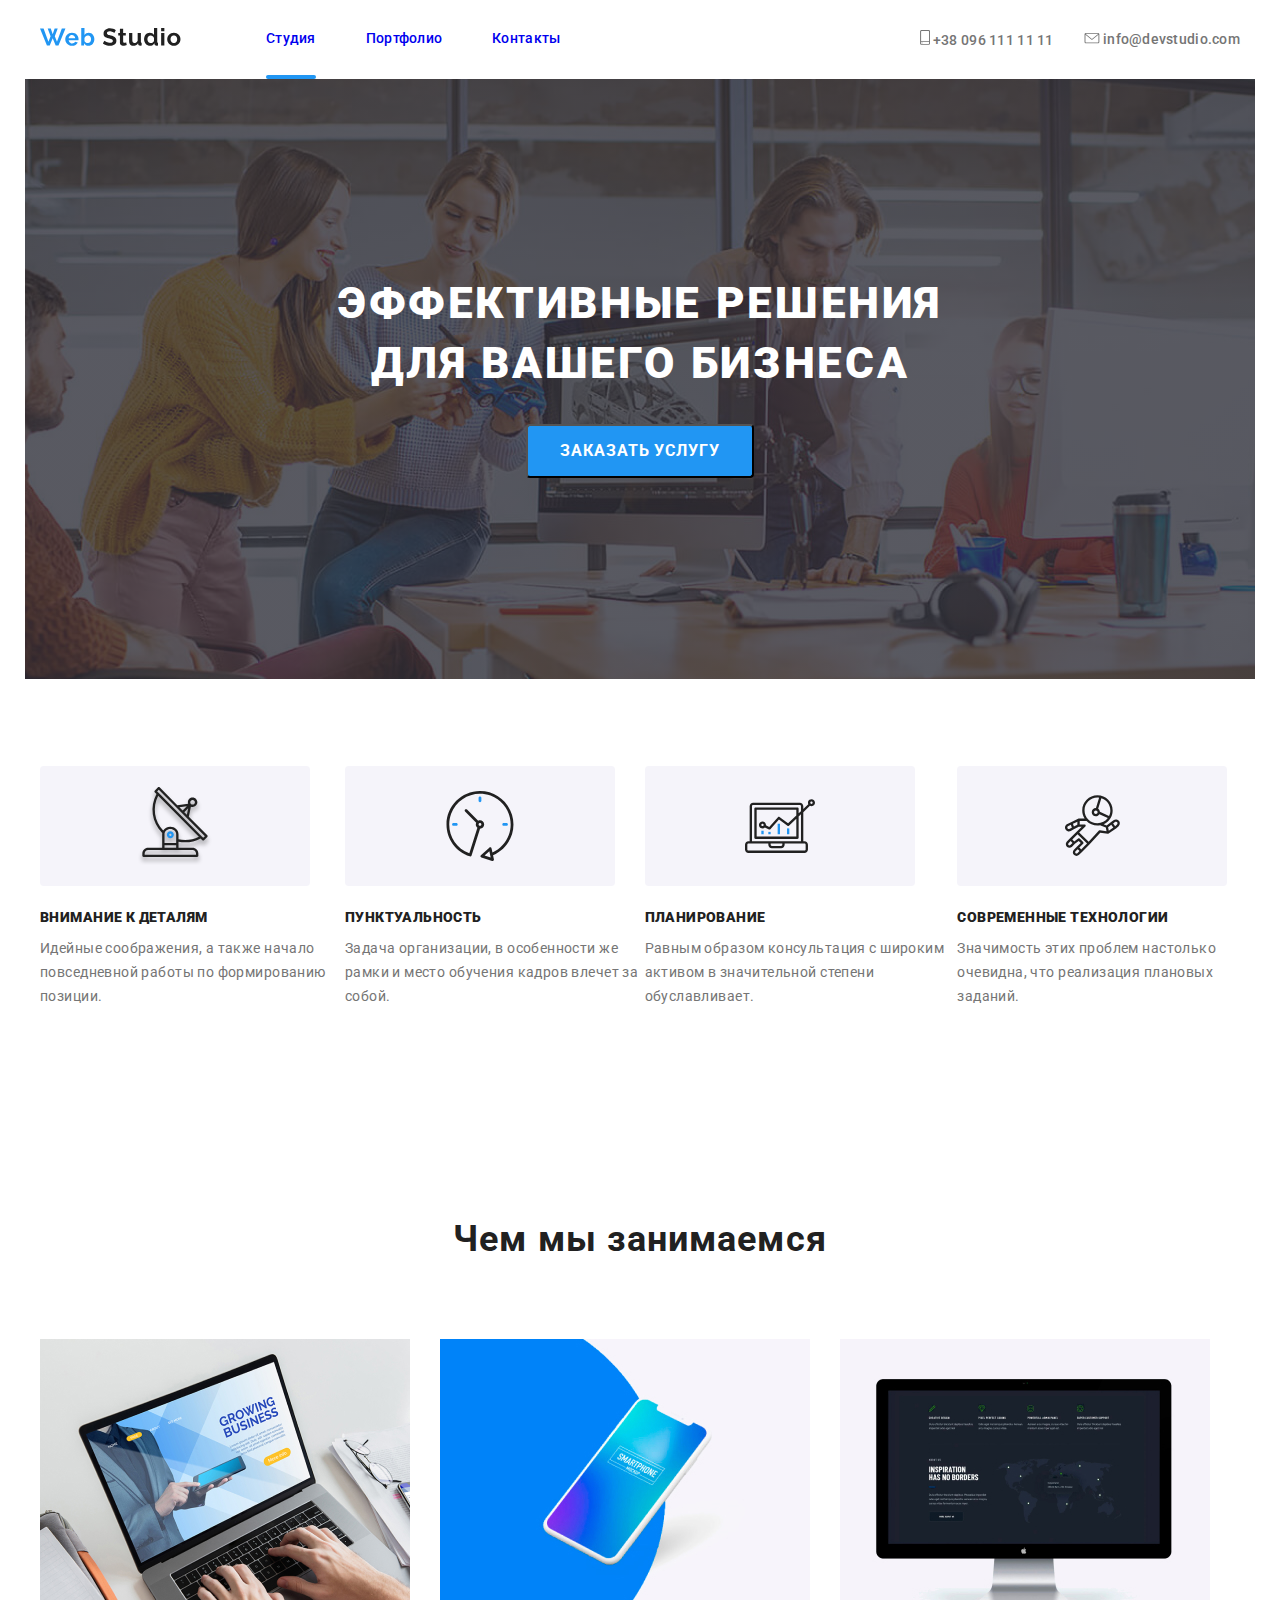
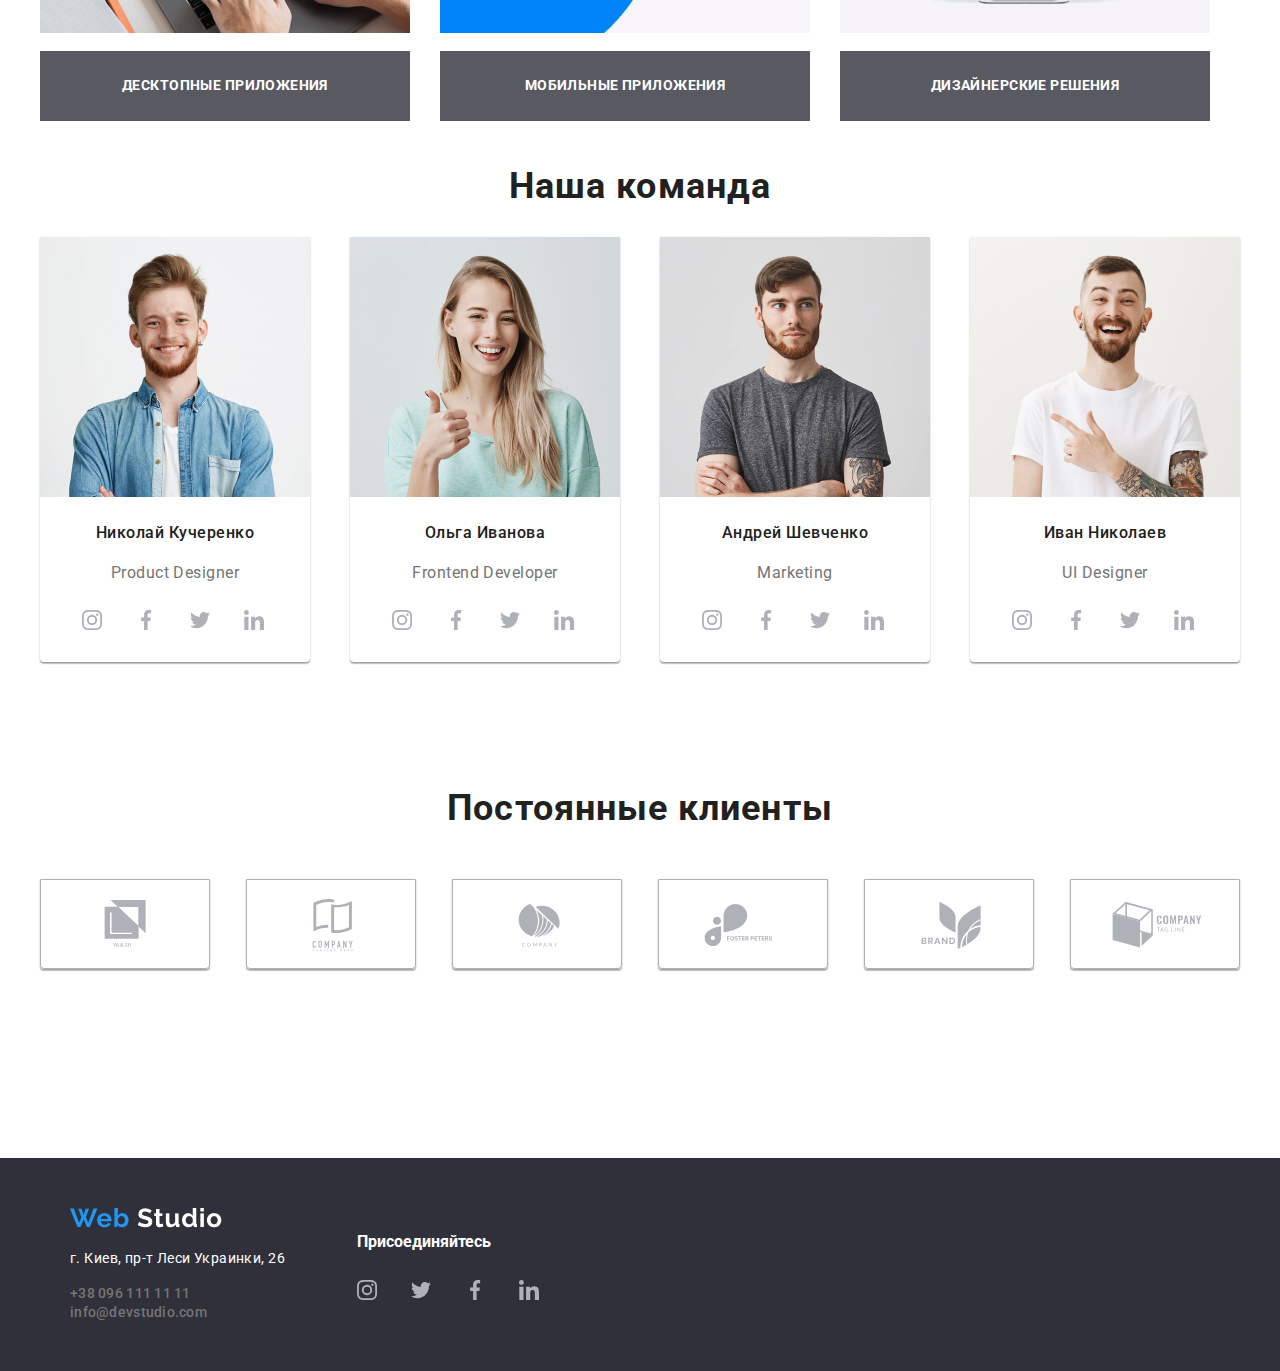
==== index.html @ 84e969b4 "Copy" ====
<!DOCTYPE html>
<html lang="ru">
  <head>
    <meta charset="UTF-8" />
    <meta name="viewport" content="width=device-width, initial-scale=1.0" />
    <title>Web Studio</title>
    <link
      href="https://fonts.googleapis.com/css2?family=Roboto:ital,wght@0,100;0,300;0,400;0,500;0,700;0,900;1,100;1,300;1,400;1,500;1,700;1,900&display=swap"
      rel="stylesheet"
    />
    <link rel="stylesheet" href="./CSS/normalize.css" />
    <link rel="stylesheet" href="./CSS/styles.css" />
  </head>

  <body>
    <!--Шапка сайта-->
    <header class="page-header">
      <div class="container">
        <nav class="nav-container">
          <a href="index.html" aria-label="лого" class="logo-link">
            <svg width="141" height="28">
              <use href="./images/sprite.svg#icon-logo"></use>
            </svg>
          </a>
          <ul class="site-nav list">
            <li class="nav-link-item list">
              <a class="nav-link link current" href="index.html">
                Студия
              </a>
            </li>
            <li class="nav-link-item list">
              <a class="nav-link" href="portfolio.html">
                Портфолио
              </a>
            </li>
            <li class="nav-link-item list">
              <a class="nav-link" href=" ">
                Контакты
              </a>
            </li>
          </ul>
          <div class="site-nav-div">
            <ul class="site-nav">
              <li class="contact-list-item list">
                <a class="contact-data" href="tel: ">
                  <svg width="10" height="14.94" class="contact-data-icon">
                    <use href="./images/sprite.svg#icon-smartphone"></use>
                  </svg>
                  +38 096 111 11 11</a
                >
              </li>
              <li class="contact-list-item list">
                <a class="contact-data" href="mailto:info@devstudio.com">
                  <svg width="16" height="11.12" class="contact-data-icon">
                    <use href="./images/sprite.svg#icon-envelope"></use>
                  </svg>
                  info@devstudio.com</a
                >
              </li>
            </ul>
          </div>
        </nav>
      </div>
    </header>
    <!--Герой-->
    <section class="hero-section">
      <div class="container hero-container">
        <h1 class="hero-heading">
          ЭФФЕКТИВНЫЕ РЕШЕНИЯ <br />
          ДЛЯ ВАШЕГО БИЗНЕСА
        </h1>
        <button type="button" class="button">
          <span class="hero-button-text">Заказать услугу</span>
        </button>
      </div>
    </section>
    <!--Почему мы-->
    <section class="about-us-sect">
      <div class="container">
        <h2 hidden>Почему мы</h2>
        <ul class="about-img list">
          <li class="about-image-icon antenna">
            <h3 class="sub-heading"><b>ВНИМАНИЕ К ДЕТАЛЯМ</b></h3>
            <p class="abt-text">
              Идейные соображения, а также начало повседневной работы по
              формированию позиции.
            </p>
          </li>
          <li class="about-image-icon clock">
            <h3 class="sub-heading"><b>ПУНКТУАЛЬНОСТЬ</b></h3>
            <p class="abt-text">
              Задача организации, в особенности же рамки и место обучения кадров
              влечет за собой.
            </p>
          </li>

          <li class="about-image-icon diagram">
            <h3 class="sub-heading"><b>ПЛАНИРОВАНИЕ</b></h3>
            <p class="abt-text">
              Равным образом консультация с широким активом в значительной
              степени обуславливает.
            </p>
          </li>

          <li class="about-image-icon tech">
            <h3 class="sub-heading"><b>СОВРЕМЕННЫЕ ТЕХНОЛОГИИ</b></h3>
            <p class="abt-text">
              Значимость этих проблем настолько очевидна, что реализация
              плановых заданий.
            </p>
          </li>
        </ul>
      </div>
    </section>
    <!--Чем мы занимаемся-->
    <section class="activity-sec no.padding">
      <div class="container">
        <h2 class="activity-header">Чем мы занимаемся</h2>
        <ul class="activity-list list">
          <li class="activity-list-item">
            <img
              src="images/ourbusiness/desktop.jpg"
              alt="ноутбук"
              width="370"
              height="294"
            />
            <h3 class="activity-subh-r">Десктопные приложения</h3>
          </li>

          <li class="activity-list-item">
            <img
              src="images/ourbusiness/mobile.jpg"
              alt="Телефон"
              width="370"
              height="294"
            />
            <h3 class="activity-subh-r">Мобильные приложения</h3>
          </li>
          <li class="activity-list-item">
            <img
              src="images/ourbusiness/design.jpg"
              alt="компьютер"
              width="370"
              height="294"
            />
            <h3 class="activity-subh-r">Дизайнерские решения</h3>
          </li>
        </ul>
      </div>
    </section>
    <!--Наша команда-->
    <section class="team-section">
      <div class="container">
        <h2 class="team-section-name">Наша команда</h2>
        <ul class="team-list list">
          <li class="team-list-item first-empl">
            <img
              src="./images/team/Николай.jpg"
              alt="Николай"
              width="270"
              height="260"
            />
            <h4 class="team-subheader">Николай Кучеренко</h4>
            <p class="profession" lang="en">Product Designer</p>
            <ul class="social-link-list list">
              <li class="social-link">
                <a
                  href=" "
                  aria-label="Instagram"
                  class="social-list_link-item"
                >
                  <svg width="20" height="20">
                    <use href="./images/sprite.svg#icon-instagram"></use>
                  </svg>
                </a>
              </li>
              <li class="social-link">
                <a href=" " aria-label="Facebook" class="social-list_link-item">
                  <svg width="20" height="20">
                    <use href="./images/sprite.svg#icon-facebook"></use>
                  </svg>
                </a>
              </li>
              <li class="social-link">
                <a href=" " aria-label="Twitter" class="social-list_link-item">
                  <svg width="20" height="20">
                    <use href="./images/sprite.svg#icon-twitter"></use>
                  </svg>
                </a>
              </li>
              <li class="social-link">
                <a href=" " aria-label="Linkedin" class="social-list_link-item"
                  ><svg width="20" height="20">
                    <use href="./images/sprite.svg#icon-linkedin"></use>
                  </svg>
                </a>
              </li>
            </ul>
          </li>

          <li class="team-list-item">
            <img
              src="./images/team/Ольга.jpg"
              alt="Ольга"
              width="270"
              height="260"
            />
            <h4 class="team-subheader">Ольга Иванова</h4>
            <p class="profession" lang="en">Frontend Developer</p>
            <ul class="social-link-list list">
              <li class="social-link">
                <a
                  href=" "
                  aria-label="Instagram"
                  class="social-list_link-item"
                >
                  <svg width="20" height="20">
                    <use href="./images/sprite.svg#icon-instagram"></use>
                  </svg>
                </a>
              </li>
              <li class="social-link">
                <a href=" " aria-label="Facebook" class="social-list_link-item">
                  <svg width="20" height="20">
                    <use href="./images/sprite.svg#icon-facebook"></use>
                  </svg>
                </a>
              </li>
              <li class="social-link">
                <a href=" " aria-label="Twitter" class="social-list_link-item">
                  <svg width="20" height="20">
                    <use href="./images/sprite.svg#icon-twitter"></use>
                  </svg>
                </a>
              </li>
              <li class="social-link">
                <a href=" " aria-label="Linkedin" class="social-list_link-item">
                  <svg width="20" height="20">
                    <use href="./images/sprite.svg#icon-linkedin"></use>
                  </svg>
                </a>
              </li>
            </ul>
          </li>
          <li class="team-list-item">
            <img
              src="./images/team/Андрей.jpg"
              alt="Андрей"
              width="270"
              height="260"
            />
            <h4 class="team-subheader">Андрей Шевченко</h4>
            <p class="profession" lang="en">Marketing</p>
            <ul class="social-link-list list">
              <li class="social-link">
                <a
                  href=" "
                  aria-label="Instagram"
                  class="social-list_link-item"
                >
                  <svg width="20" height="20">
                    <use href="./images/sprite.svg#icon-instagram"></use>
                  </svg>
                </a>
              </li>
              <li class="social-link">
                <a href=" " aria-label="Facebook" class="social-list_link-item">
                  <svg width="20" height="20">
                    <use href="./images/sprite.svg#icon-facebook"></use>
                  </svg>
                </a>
              </li>
              <li class="social-link">
                <a href=" " aria-label="Twitter" class="social-list_link-item">
                  <svg width="20" height="20">
                    <use href="./images/sprite.svg#icon-twitter"></use>
                  </svg>
                </a>
              </li>
              <li class="social-link">
                <a href=" " aria-label="Linkedin" class="social-list_link-item">
                  <svg width="20" height="20">
                    <use href="./images/sprite.svg#icon-linkedin"></use>
                  </svg>
                </a>
              </li>
            </ul>
          </li>

          <li class="team-list-item">
            <img
              src="./images/team/Иван.jpg"
              alt="Иван"
              width="270"
              height="260"
            />
            <h4 class="team-subheader">Иван Николаев</h4>
            <p class="profession" lang="en">UI Designer</p>
            <ul class="social-link-list list">
              <li class="social-link">
                <a
                  href=" "
                  aria-label="Instagram"
                  class="social-list_link-item"
                >
                  <svg width="20" height="20">
                    <use href="./images/sprite.svg#icon-instagram"></use>
                  </svg>
                </a>
              </li>
              <li class="social-link">
                <a href=" " aria-label="Facebook" class="social-list_link-item">
                  <svg width="20" height="20">
                    <use href="./images/sprite.svg#icon-facebook"></use>
                  </svg>
                </a>
              </li>
              <li class="social-link">
                <a href=" " aria-label="Twitter" class="social-list_link-item">
                  <svg width="20" height="20">
                    <use href="./images/sprite.svg#icon-twitter"></use>
                  </svg>
                </a>
              </li>
              <li class="social-link">
                <a href=" " aria-label="Linkedin" class="social-list_link-item">
                  <svg width="20" height="20">
                    <use href="./images/sprite.svg#icon-linkedin"></use>
                  </svg>
                </a>
              </li>
            </ul>
          </li>
        </ul>
      </div>
    </section>
    <!--Постоянные клиенты-->
    <section class="clients-section">
      <div class="container">
        <h2 class="clients-header">Постоянные клиенты</h2>
        <ul class="clients-list list">
          <li class="client-icon border customers-list-item-link">
            <a href="" aria-label="Клиент1">
              <svg width="170" height="90" class="client-icon-svg">
                <use href="./images/sprite.svg#icon-Client1"></use>
              </svg>
            </a>
          </li>
          <li class="client-icon border customers-list-item-link">
            <a href="" aria-label="Клиент2">
              <svg width="170" height="90" class="client-icon-svg">
                <use href="./images/sprite.svg#icon-Client2"></use>
              </svg>
            </a>
          </li>
          <li class="client-icon border customers-list-item-link">
            <a href="" aria-label="Клиент1">
              <svg width="170" height="90" class="client-icon-svg">
                <use href="./images/sprite.svg#icon-Client3"></use></svg
            ></a>
          </li>
          <li class="client-icon border customers-list-item-link">
            <a href="" aria-label="Клиент4">
              <svg width="170" height="90" class="client-icon-svg">
                <use href="./images/sprite.svg#icon-Client4"></use></svg
            ></a>
          </li>
          <li class="client-icon border customers-list-item-link">
            <a href="" aria-label="Клиент5">
              <svg width="170" height="90" class="client-icon-svg">
                <use href="./images/sprite.svg#icon-Client5"></use></svg
            ></a>
          </li>
          <li class="client-icon border customers-list-item-link">
            <a href="" aria-label="Клиент6">
              <svg width="170" height="90" class="client-icon-svg">
                <use href="./images/sprite.svg#icon-Client6"></use></svg
            ></a>
          </li>
        </ul>
      </div>
    </section>
    <!--Контакты-->
    <footer class="contacts-sec">
      <div class="container">
        <div class="contacts">
          <h2 hidden>Контакты</h2>
          <div class="contacts-div1">
            <a href="index.html" aria-label="лого" class="footer-logo">
              <img src="./images/header/WebStudio.png" alt="webstudio" />
            </a>

            <div class="address-div">
              <address>
                <a
                  class="address-item-link"
                  href="https://goo.gl/maps/PfShquKMq7pHnLQV8"
                >
                  <p class="address-item">г. Киев, пр-т Леси Украинки, 26</p>
                </a>
              </address>
              <ul class="list">
                <li class="contact-list-item">
                  <a class="contact-data" href="tel: ">+38 096 111 11 11</a>
                </li>
                <li class="contact-list-item">
                  <a class="contact-data" href="mailto:info@devstudio.com">
                    info@devstudio.com</a
                  >
                </li>
              </ul>
            </div>
          </div>
          <div class="join-us-div">
            <p class="join-text">Присоединяйтесь</p>
            <ul class="joinus list">
              <li class="social-link">
                <a
                  href=""
                  aria-label="иконка_инстаграм"
                  class="social-list_link-item"
                >
                  <svg width="20" height="20">
                    <use href="./images/sprite.svg#icon-instagram"></use>
                  </svg>
                </a>
              </li>
              <li class="social-link">
                <a
                  href=""
                  aria-label="иконка_твиттер"
                  class="social-list_link-item"
                >
                  <svg width="20" height="20">
                    <use href="./images/sprite.svg#icon-twitter"></use></svg
                ></a>
              </li>
              <li class="social-link">
                <a
                  href=""
                  aria-label="иконка_фейсбук"
                  class="social-list_link-item"
                >
                  <svg width="20" height="20">
                    <use href="./images/sprite.svg#icon-facebook"></use></svg
                ></a>
              </li>
              <li class="social-link">
                <a
                  href=""
                  aria-label="иконка_линкедин"
                  class="social-list_link-item"
                  ><svg width="20" height="20">
                    <use href="./images/sprite.svg#icon-linkedin"></use>
                  </svg>
                </a>
              </li>
            </ul>
          </div>
        </div>
      </div>
    </footer>
  </body>
</html>
---- CSS/styles.css ----
:root {
  font-family: "Roboto", sans-serif;
  font-style: normal;
    --main-font-color: white;}
}

html {
  box-sizing: border-box;
}

*, *:: before, 
*:: after {
  box-sizing: inherit;
}

.list {
padding: 0; 
margin: 0; 
list-style-type: none;
}

.container {
  max-width: 1200px;
  padding-left: 15px;
  padding-right: 15px;
  margin-left: auto;
  margin-right: auto;
  }


.site-nav {
 display: flex; 
}
.site-nav .nav-link-item {
  display: block;
  font-weight: 500;
  font-size: 14px;
  line-height: 16px;
  letter-spacing: 0.02em;
  color: #212121;
  margin-right: 50px;
  padding-top: 30px;
}

.site-nav .nav-link-item:last-child {
  margin-right: 0;
}

.contact-list-item {
  margin-right: 30px;
}
.site-nav .contact-list-item:last-child {
  margin-right: 0;
}

.logo {
  font-family: "Roboto", sans-serif;
}
.logo-link {
  margin-right: 85px;
}
.site-nav-div {
  margin-left: auto;
}
.hero-heading {
  margin-top: 0;
  margin-bottom: 30px;
  padding-top: 195px;
  font-weight: 900;
  font-size: 44px;
  line-height: 1.36;
  text-align: center;
  letter-spacing: 0.06em;
  text-transform: uppercase;
  color: #ffffff;
}
.hero-container {
  background-image: linear-gradient(
    to bottom, 
     rgba(47, 48, 58, 0.8), 
     rgba(47, 48, 58, 0.8) ), url(../images/header_image/Header_img.jpg); 
  background-repeat: no-repeat;
  background-origin: border-box;
  background-size: auto;
  background-position: center;
  background-size: cover;
  width: 1600px;
  height: 600px;
  left: 0px;
  top: 80px;
  background-clip: border-box;
  }


.nav-container {
  display: flex;
  align-items: center;
  /*justify-content: space-between;*/
}
.nav-link {
  font-weight: 500;
  font-size: 14px;
  line-height: 1.14;
  letter-spacing: 0.02em;
  text-decoration: none;
}
.nav-link:hover,
.nav-link:focus {
  color: #2196f3;
}
.nav-link-item {
  list-style: none;
  text-decoration: none;
  display: block;
}

/*.nav-link-text {
font-weight: 500;
font-size: 14px;
line-height: 16px;
letter-spacing: 0.02em;
color: #212121;  
}*/
/*.current {
  color:#2196F3;*/
 
}

.nav-link {
 display: block;
 padding-top: 32px;
 padding-bottom: 32px;
 font-weight: 500;
 font-size: 14px;
 line-height: 1.1428;
 letter-spacing: 0.02em;
 color: #212121;}
}
/*.nav-link .current {
 padding-bottom: 0;
}*/
.nav-link.current {
 padding-bottom: 0;
 color:#2196F3;
 }
.nav-link.current::after {
 content: '';
 display: block;
 height: 4px;
 border-radius: 2px;
 margin-top: 28px;
 background-color: #2196F3;
 }



.contact-list-item {
  list-style: none;
  text-decoration: none;
}
.contact-list-item {
  fill: #757575;
}
.contact-list-item:hover,
.contact-list-item:focus
 {
  color: #2196f3;
}
.contact-data {
  list-style: none;
  text-decoration: none;
  font-weight: 500;
  font-size: 14px;
  line-height: 1.14;
  letter-spacing: 0.02em;
  color: #757575;
}
.contact-data:hover,
.contact-data:focus {
  color: #2196f3;
}
.contact-data-icon:hover,
.contact-data-icon:focus {
  fill: #2196f3;
}

.list {
  padding: 0;
  /*margin: 0;*/
}
.hero-section {
  text-align: center;
  /*background-color: grey;*/
 }

  .button {
  display: inline-block;
  border-radius: 4px;
  padding: 10px 32px;
  min-width: 200px;
  text-align: center;
  background: #2196f3;
  color: #ffffff;
  text-transform: uppercase;
  letter-spacing: 0.06em;
  }

  .button:hover,
  .button:focus {
    background: #2196f3;
    color: #ffffff;
    text-transform: uppercase;
    letter-spacing: 0.06em;
  }

   .hero-button-text {
    font-weight: bold;
    font-size: 16px;
    line-height: 1.87;
    display: flex;
    align-items: center;
    text-align: center;
    letter-spacing: 0.06em;

    color: #FFFFFF;
  }
  .about-us-section {
 display: flex;
    align-items: center;
    text-align: center;
  }
  .abt-us-container {
    width: 1200px;
    margin-top: 0;
    margin-left: auto;
    margin-right: auto;
    margin-bottom: 94px;
    /*width: 1170px;*/
    padding-left: 15px;
    padding-right: 15px;
    justify-content: space-between;
    align-items: baseline;
  }

  .sub-heading {
    margin-top: 0;
    margin-bottom: 10px;
    font-weight: bold;
    font-size: 14px;
    line-height: 1.14;
    letter-spacing: 0.03em;
    text-transform: uppercase;
    color: #212121;
    align-items: center;
    align-items: baseline;
  }
  .about-img {
    list-style: none;
  }
  .about-img {
    display: flex;
  }

  .about-image-icon {
   list-style: none;
   margin-right: 0px;
  }
  
  .about-image-icon:last-child {
    margin-right: 0;
  }

  .antenna::before {
  content: "";
  display: inline-block;
  width: 270px;
  height: 120px;
  background-repeat: no-repeat;
  background-size: cover;
  left: 215px;
  top: 774px;
  background: #F5F4FA;
  background-image: url(../images/about/antenna.svg);
  background-repeat: no-repeat;
  background-position: center;
  border-radius: 4px;
  margin-bottom: 20px;}

    .clock::before {
  content: "";
  display: inline-block;
  width: 270px;
  height: 120px;
  background-repeat: no-repeat;
  background-size: cover;
  left: 215px;
  top: 774px;
  background: #F5F4FA;
  background-image: url(../images/about/clock.svg );
  background-repeat: no-repeat;
  background-position: center;
  border-radius: 4px;
margin-bottom: 20px;}

  .diagram::before {
  content: "";
  display: inline-block;
  width: 270px;
  height: 120px;
  background-repeat: no-repeat;
  background-size: cover;
  left: 215px;
  top: 774px;
  background: #F5F4FA;
  background-image: url(../images/about/diagram.svg );
  background-repeat: no-repeat;
  background-position: center;
  border-radius: 4px;
margin-bottom: 20px;}

  .tech::before {
  content: "";
  display: inline-block;
  width: 270px;
  height: 120px;
  background-repeat: no-repeat;
  background-size: cover;
  left: 215px;
  top: 774px;
  background: #F5F4FA;
  background-image: url(../images/about/Group.svg );
  background-repeat: no-repeat;
  background-position: center;
  border-radius: 4px;
margin-bottom: 20px;}
  }
    /* 
    position: absolute;
    width: 270px;
    height: 120px;
    left: 1115px;
    top: 774px;
    background-color: #F5F4FA;
    border-radius: 4px;*/
    }
  
  .image {
    margin-top: 0;
    margin-bottom: 55px; 
    padding-right: 96px;
    padding-left: 96px
  }
  .about-us-sect {
    list-style: none;
    text-decoration: none;
    padding-top: 87px;
    padding-bottom: 87px;
  }


.abt-text {
  margin-top: 0;
  margin-bottom: 94px;
  font-weight: normal;
  font-size: 14px;
  line-height: 1.72;
  letter-spacing: 0.03em;
  color: #757575;
  align-items: center;
  align-items: baseline;
}
.no.padding {
  padding-top: 0;
  padding-bottom: 0;
}
.activity-sec {

  }
.activity-container {
  max-width: 1200px;
  margin-top: 0;
  margin-left: auto;
  margin-right: auto;
}

.activity-list {
  display: flex;
  justify-content: space-between;
}
.activity-header {
  font-weight: bold;
  font-size: 36px;
  line-height: 1.16;
  text-align: center;
  letter-spacing: 0.03em;
  color: #212121;
}
 .activity-list-item {
  list-style: none;
  margin-top: 48px;
  /*margin-bottom: 94px;*/
  margin-right: 30px;
  
  /*border-radius: 4px;;
background-image: linear-gradient(
    to bottom, 
      #F5F4FA;  #F5F4FA)
  background-repeat: no-repeat;
  background-origin: border-box;
  background-size: auto;
  background-position: center;
  background-size: cover;
  width: 270px;
  height: 120px;
  left: 0px;
  top: 80px;
  background-clip: border-box;*/
}



.activity-subh-r {
  font-weight: bold;
  font-size: 14px;
  line-height: 1.14;
  text-align: center;
  letter-spacing: 0.03em;
  text-transform: uppercase;
  color: white;
  /*padding-top: 27px;*/
  var (--main-font-color);
align-content: center;
padding-top: 27px;
padding-bottom: 27px;}

  .activity-subh-r {
width: 370px;
left: 215px;
top: 1435px;
background-color: rgba(47, 48, 58, 0.8);
text-align: center;

  }
 
 .team-section-container {
    max-width: 1200px;
    justify-content: space-between;
    margin-left: auto;
    margin-right: auto;
    padding-left: 15px;
    padding-right: 15px;
    background: #E5E5E5;
    
  }

  .team-list {
  list-style:none;
  display: flex;
/*margin-left: 215px;
  margin-right: 215px;*/
  justify-content: space-between;
  }

  .team-list-item {
    max-width: 275px;
  /*margin-right: 30px;*/
box-shadow: 0px 2px 1px rgba(0, 0, 0, 0.2), 0px 1px 1px rgba(0, 0, 0, 0.14), 0px 1px 3px rgba(0, 0, 0, 0.12);
border-radius: 0px 0px 4px 4px;
margin-bottom: 95px;
  }
  .team-list-item:last-child {
    margin-right:0
  }
  .team-section-name {
   font-weight: bold;
   font-size: 36px;
   line-height: 42px;
   text-align: center;
   letter-spacing: 0.03em;
   color: #212121; 
  }
 

  .team-subheader {

    font-weight: 500;
    font-size: 16px;
    line-height: 19px;
    text-align: center;
    letter-spacing: 0.03em;
    color: #212121;
  }
  .profession {
    font-weight: normal;
    font-size: 16px;
    line-height: 19px;
    text-align: center;
    letter-spacing: 0.03em;
    color: #757575;
  }
  .social-link-list {
    display: flex;
    align-content: center;
    padding-left: 30px;
    padding-bottom: 20px;
  }
.social-list_link-item {
    display: inline-flex;
    justify-content: center;
    align-items: center;
    width: 44px;
    height: 44px;
    border-radius: 50%;
 }
  .social-link:hover,
  .social-link:focus {
  color: #2196f3
  ;}

  .social-link {
   margin-right: 10px;
  }
  /*.social-link::before {
  content: "";
  width: 60px;
  height: 1px;
  /*margin-right: 40px;*/
  
  
.social-list_link-item {
  fill: #afb1b8;
}
.social-list_link-item:hover, 
.social-list_link-item-svg {
  fill: white;
}
.social-list_link-item:hover .social-list_link-item-svg {
  fill: #2196F3;
 }
.social-list_link-item-svg {
 width: 20px;
 height: 20px;
}
.social-list_link-item:hover {
  background-color:  #2196F3;
}
 

  /*.social-link {
     background-image: url(../images/Socials/Instagram.svg);
     background-position: center;
     position: absolute;
      width: 44px;
      height: 44px;
      left: 515px;
      top: 2779px;*/

  

 /* .clients-container {
  max-width: 1200px;
  margin-top: 0;
 
  margin-left: auto;
  margin-right: auto; 
  padding-left: 15px;
  padding-right: 15px;
  padding-bottom: 0px;
      }*/

  .clients-section {
   margin-bottom: 94px;
   }

  .clients-list {
    list-style: none;
    display: flex;
    justify-content: space-between;}

 .clients-header {
margin-bottom: 50px;
font-weight: bold;
font-size: 36px;
line-height: 42px;
text-align: center;
letter-spacing: 0.03em;
color: #212121;

 }
.client-icon .client-icon-svg {
   fill:#AFB1B8;
}

.client-icon-svg:hover,
.client-icon-svg {
  fill: #2196f3;
}

.customers-list-item-link:hover,
.customers-list-item-link:focus {
  border-color: #2196f3;}

/*.client-icon:hover, 
.client-icon-svg {
  fill:  #2196f3}*/
 
/* .client-icon:hover,
 .client-icon:focus {
color: #2196f3;}*/

 .border{
max-width: 170px;
  /*margin-right: 30px;*/
box-shadow: 0px 2px 1px rgba(0, 0, 0, 0.2), 0px 1px 1px rgba(0, 0, 0, 0.14), 0px 1px 3px rgba(0, 0, 0, 0.12);
border-radius: 0px 0px 4px 4px;
margin-bottom: 95px;
height: 90px;
left: 1215px;
top: 2487px;
border: 1px solid #AFB1B8;
box-sizing: border-box;

  }

.client-icon .border:hover,
.border:focus {
fill: #2196f3;}

 .products-list-section {
 margin-top: 30px;
 }
  .products-list {
  list-style: none;
  display: flex;
  justify-content: center;
  margin-bottom: 95px;
  }
  .products-list:last-child {
    margin-right: 0;
  }
  
  .products-button {
    padding-right: 6px;
    /*box-shadow: 0px 3px 1px #2196F3 (0, 0, 0, 0.1), 0px 1px 2px #2196F3 (0, 0, 0, 0.08), 0px 2px 2px rgba(0, 0, 0, 0.12);
border-radius: 4px;*/    
  }
  .products-list-item {
  list-style: none;
  width: 370px;
  }
 .pro-button {
   background: #F5F4FA;
 }
 .pro-button:hover {
   background-color: #2196F3;
 }
  
  .products-nav-section {
   display: flex;
   margin-top: 84px;
   justify-content: space-around;
   
  }
  .products-list-main {
    display: flex;
    flex-wrap: wrap;
    justify-content: space-around;
  }
  .product-item {
    width: 370px;
    padding-right: 20px;
margin-bottom: 30px;
  }

  /*.product-item:nth-last-child(-n + 3) {
    margin-bottom: 0;
  }*/
  .products-list-main:last-child {
    margin-right: 0;
  }
  .product-header {
    padding-left: 20px;
  }
  .product-subheader {
    padding-left: 20px;
  }
  /*.contacts-section {
   background-color: #2F303A;
   display: flex;
   background: #2F303A;
   max-width: 1200px;
   margin-top: 94px;
  margin-left: auto;
  margin-right: auto;
  padding-left: 15px;
  padding-right: 15px;
   }*/
  .product-item {
     max-width: 376px;
      /*margin-right: 30px;*/
background: #FFFFFF;
box-sizing: border-box;
box-shadow: 0px 1px 1px rgba(0, 0, 0, 0.12), 0px 4px 4px rgba(0, 0, 0, 0.06), 1px 4px 6px rgba(0, 0, 0, 0.16);
margin-bottom: 95px;
  }
  
 .contacts-div1 {

  padding-left: 30px;
  align-content: space-between;
  }
  .address-div {
  background: #2F303A;
  padding-right: 60px;
  }
  .footer-logo {
    padding-left: 
  }
   .joinus {
    display: flex;
    background-color: #2F303A;
 
   }
   
 .social-link:hover,
  .social-link:focus {
  color: #2196f3
  ;}
 
.social-list_link-item {
  fill: #afb1b8;
}
.social-link {
  fill:  #afb1b8;}

.social-link:hover {
  fill: white;
 }
.social-link {
 width: 20px;
 height: 20px;
}
.social-link:hover {
  background-color:  #2196F3;
} 
.social-link {
    display: inline-block;
    justify-content: center;
    align-items: center;
    width: 44px;
    height: 44px;
    border-radius: 50%;}

  .contacts-sec {
   background-color: #2F303A;
   background: #2F303A;

 }  .contacts {
    display: flex;
    align-items: center;
    padding-top: 50px;
    padding-bottom: 50px;
    align-content: space-between;
     /*padding-right: 660px;
    padding-bottom: 94px;*/
    }
      .contacts1 {
    background-color: #2F303A;
    background: #2F303A;
    align-items: center;
    padding-top: 50px;
    padding-bottom: 50px;
    align-content: space-between;
     /*padding-right: 660px;
    padding-bottom: 94px;*/
    }

  .address-item {
  font-style: normal;
  font-weight: normal;
  font-size: 14px;
  line-height: 24px;
  letter-spacing: 0.03em;
  color: #FFFFFF;
  }

  .address-item-link {
   list-style: none;
   text-decoration: none
  }
  .join-text {
    color: white;
    font-weight: bold;
    padding-left: 12px;
  }
  
  .pro-button:hover,
  .pro-button:focus {
  color: white
  ;}
  
  .products-button {
  font-weight: 500;
  font-size: 16px;
  line-height: 26px;
  text-align: center;
  letter-spacing: 0.03em;
  color: #212121;
  }
 .product-item:hover,
 .product-item:focus {
  color: rgba(33, 150, 243, 0.9);
  }
  .pro-button {
    min-width: 73px;
    height: 38px;
  display: inline-block;
  border-radius: 4px;
 /* padding: 10px 32px;*/
  text-align: center;
  background: F5F4FA;
  color: #212121;
   letter-spacing: 0.06em;
   font-weight: 500;
font-size: 16px;
line-height: 26px;
border: none;
  }
 
  .products-list-main {
  list-style: none;
 }
 .product-link {
 text-decoration: none;
 
 }
 .product-header {
font-weight: bold;
font-size: 18px;
line-height: 2;
letter-spacing: 0.06em;
color: #212121;
 }
.product-subheader {
font-weight: normal;
font-size: 16px;
line-height: 1.87;
letter-spacing: 0.03em;
color: #757575;
 }

.product-text {
font-family: Roboto;
font-style: normal;
font-weight: normal;
font-size: 18px;
line-height: 28px;
letter-spacing: 0.03em;
color: #FFFFFF;;
}
.product-text:hover,
.product-text:focus {
  background: rgba(33, 150, 243, 0.9)
}
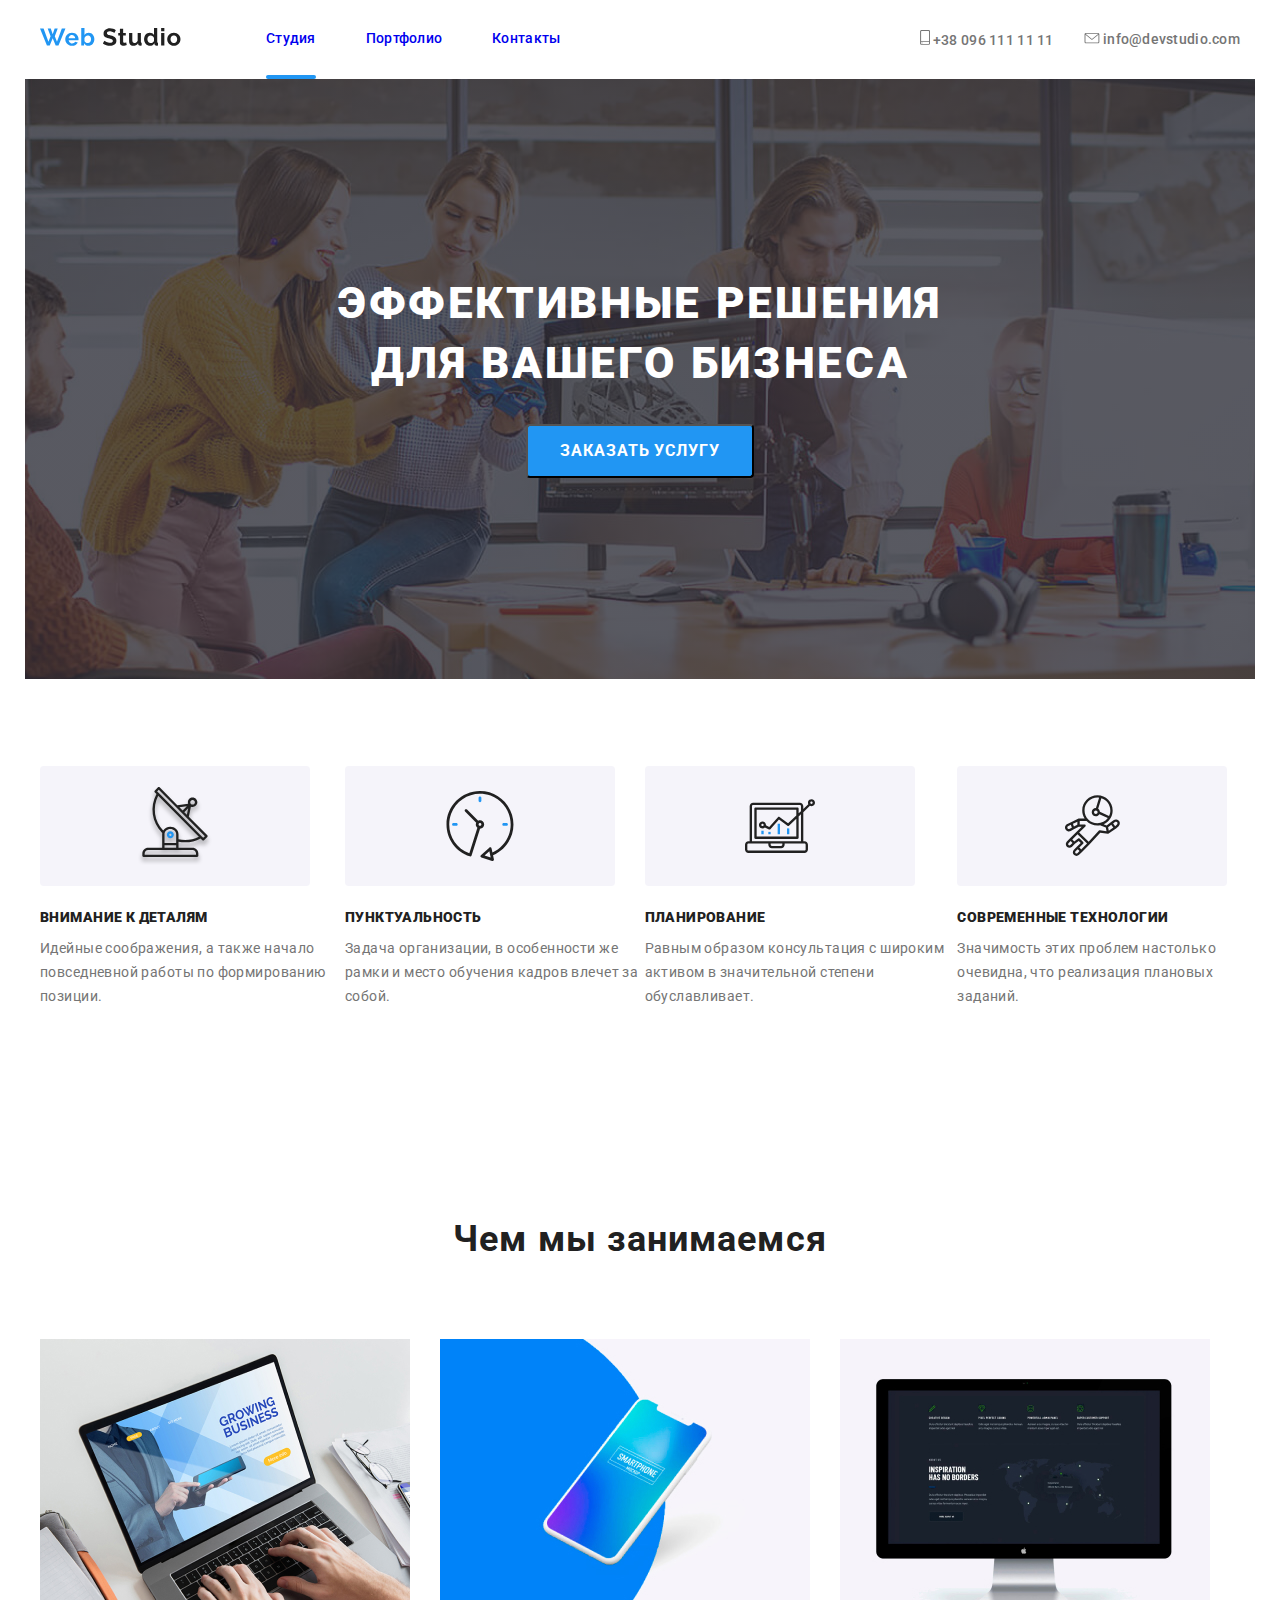
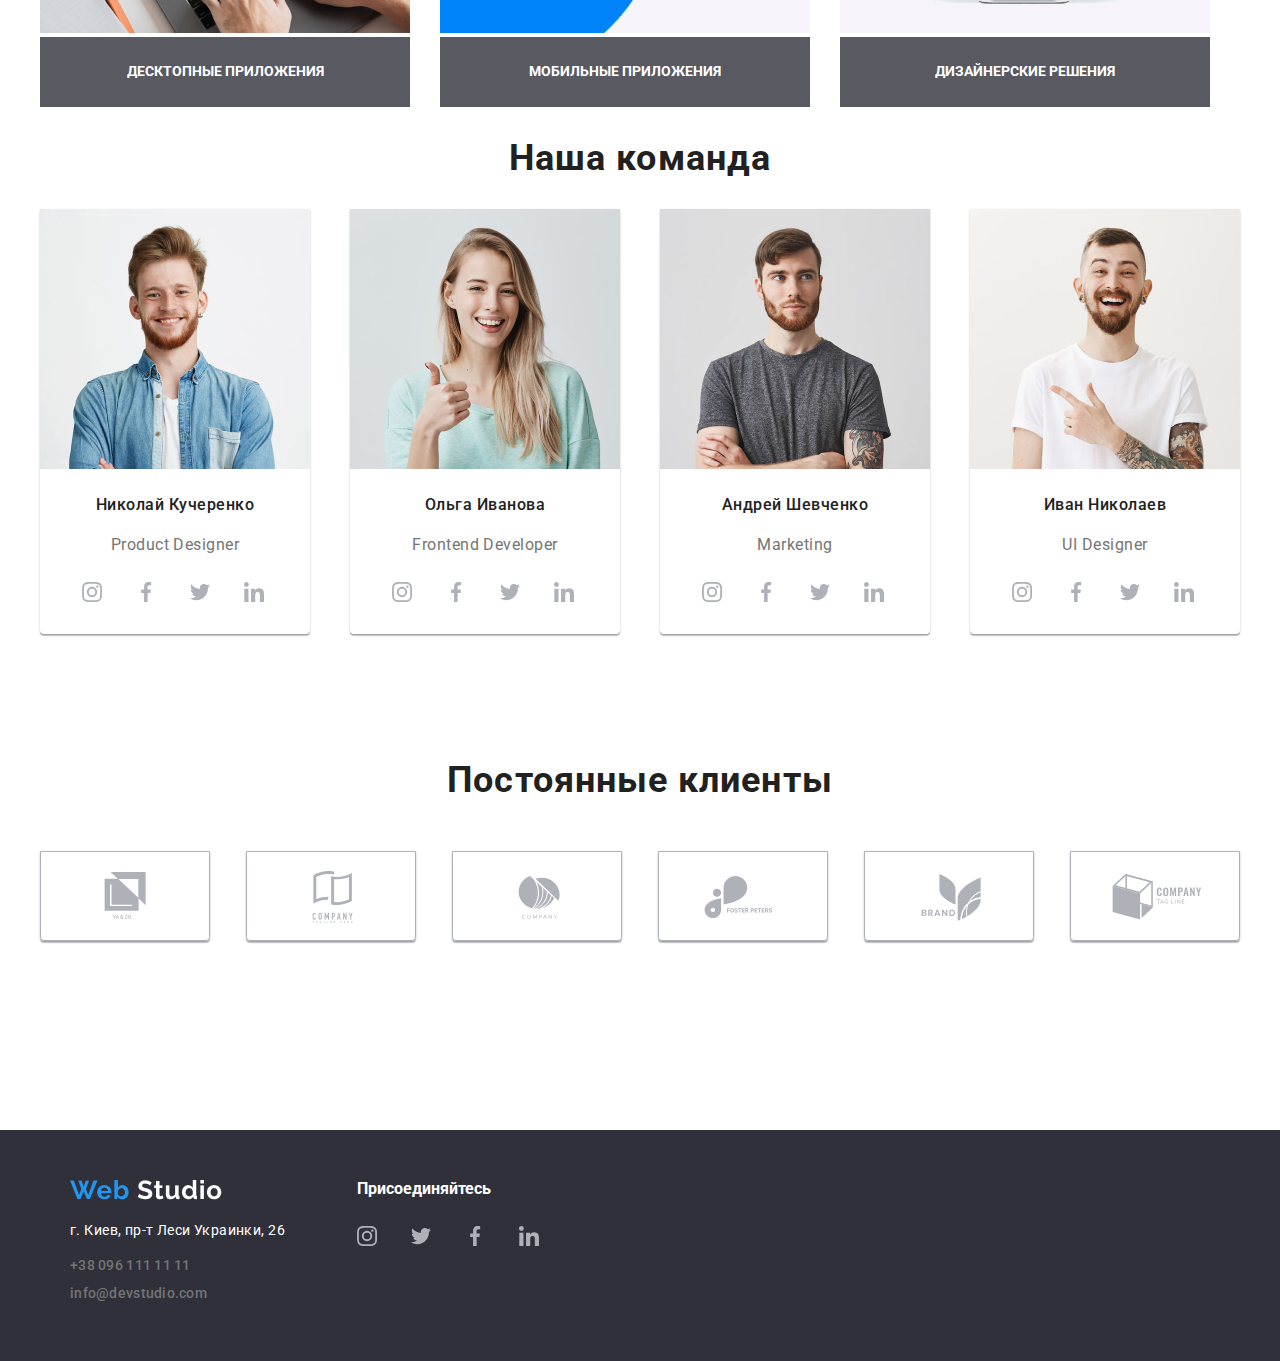
==== commit c6531a09: "0708" ====
--- a/index.html
+++ b/index.html
@@ -118,32 +118,39 @@
         <h2 class="activity-header">Чем мы занимаемся</h2>
         <ul class="activity-list list">
           <li class="activity-list-item">
-            <img
-              src="images/ourbusiness/desktop.jpg"
-              alt="ноутбук"
-              width="370"
-              height="294"
-            />
-            <h3 class="activity-subh-r">Десктопные приложения</h3>
+            <div class="activity-wrapper">
+              <img
+                class="activity-list-item-image"
+                src="images/ourbusiness/desktop.jpg"
+                alt="ноутбук"
+                width="370"
+                height="294"
+              />
+              <h3 class="activity-subh-r">Десктопные приложения</h3>
+            </div>
           </li>
 
           <li class="activity-list-item">
-            <img
-              src="images/ourbusiness/mobile.jpg"
-              alt="Телефон"
-              width="370"
-              height="294"
-            />
-            <h3 class="activity-subh-r">Мобильные приложения</h3>
+            <div class="activity-wrapper">
+              <img
+                src="images/ourbusiness/mobile.jpg"
+                alt="Телефон"
+                width="370"
+                height="294"
+              />
+              <h3 class="activity-subh-r">Мобильные приложения</h3>
+            </div>
           </li>
           <li class="activity-list-item">
-            <img
-              src="images/ourbusiness/design.jpg"
-              alt="компьютер"
-              width="370"
-              height="294"
-            />
-            <h3 class="activity-subh-r">Дизайнерские решения</h3>
+            <div class="activity-wrapper">
+              <img
+                src="images/ourbusiness/design.jpg"
+                alt="компьютер"
+                width="370"
+                height="294"
+              />
+              <h3 class="activity-subh-r">Дизайнерские решения</h3>
+            </div>
           </li>
         </ul>
       </div>
--- a/CSS/styles.css
+++ b/CSS/styles.css
@@ -48,6 +48,7 @@
 
 .contact-list-item {
   margin-right: 30px;
+  padding-bottom: 9px;
 }
 .site-nav .contact-list-item:last-child {
   margin-right: 0;
@@ -211,6 +212,7 @@
     color: #ffffff;
     text-transform: uppercase;
     letter-spacing: 0.06em;
+    border: none;
   }
 
    .hero-button-text {
@@ -350,6 +352,14 @@
     padding-right: 96px;
     padding-left: 96px
   }
+
+  .image-wrapper{
+    position: relative;
+  }
+  .activity-subh-r {
+    display: block;
+  }
+
   .about-us-sect {
     list-style: none;
     text-decoration: none;
@@ -416,22 +426,30 @@
   top: 80px;
   background-clip: border-box;*/
 }
-
-
+/*.acivityy-wrapper {
+  position: relative;
+}
+.activity-list-item-image {
+  display: block;
+}*/
 
 .activity-subh-r {
-  font-weight: bold;
+  /*position: absolute;*/
+  bottom: 0;
+  left: 0;
+  width: 100%;
+  padding-top: 27px;
+  padding-bottom: 27px;
+  margin: 0;
+  font-weight: 700;
   font-size: 14px;
   line-height: 1.14;
   text-align: center;
-  letter-spacing: 0.03em;
   text-transform: uppercase;
-  color: white;
-  /*padding-top: 27px;*/
-  var (--main-font-color);
-align-content: center;
-padding-top: 27px;
-padding-bottom: 27px;}
+  color: #ffffff;
+  background-color: rgba(47, 48, 58, 0.8);
+  
+}
 
   .activity-subh-r {
 width: 370px;
@@ -589,6 +607,12 @@
  }
 .client-icon .client-icon-svg {
    fill:#AFB1B8;
+}
+.client-icon:last-child {
+  margin-right: 0px;
+}
+.client-icon {
+  margin-right: 30px;
 }
 
 .client-icon-svg:hover,
@@ -668,10 +692,15 @@
   }
   .product-item {
     width: 370px;
-    padding-right: 20px;
-margin-bottom: 30px;
-  }
-
+    margin-bottom: 30px;
+  }
+  .product-image-wrapper {
+  position: relative;
+  overflow: hidden;
+  }
+ .product-list-image {
+   display: block;
+ }
   /*.product-item:nth-last-child(-n + 3) {
     margin-bottom: 0;
   }*/
@@ -712,6 +741,7 @@
   .address-div {
   background: #2F303A;
   padding-right: 60px;
+  
   }
   .footer-logo {
     padding-left: 
@@ -719,8 +749,10 @@
    .joinus {
     display: flex;
     background-color: #2F303A;
- 
-   }
+    }
+    .join-text {
+      margin-top: 0px;
+    }
    
  .social-link:hover,
   .social-link:focus {
@@ -757,7 +789,7 @@
 
  }  .contacts {
     display: flex;
-    align-items: center;
+    /*align-items: center;*/
     padding-top: 50px;
     padding-bottom: 50px;
     align-content: space-between;
@@ -787,6 +819,11 @@
   .address-item-link {
    list-style: none;
    text-decoration: none
+   
+  }
+
+  .address-item-link {
+  padding-bottom: 9px;
   }
   .join-text {
     color: white;
@@ -856,7 +893,33 @@
 font-size: 18px;
 line-height: 28px;
 letter-spacing: 0.03em;
-color: #FFFFFF;;
+color: #FFFFFF;
+position: absolute;
+  top: 0;
+  left: 0;
+  width: 100%;
+  height: 100%;
+
+  display: flex;
+  align-items: center;
+  margin-top: 0;
+  margin-bottom: 0;
+  padding-right: 24px;
+  padding-left: 15px;
+
+  font-weight: 400;
+  font-size: 18px;
+  line-height: 1.55;
+  color: #ffffff;
+  background-color: rgba(33, 150, 243, 0.9);
+
+  transform: translateY(100%);
+  transition: transform 250ms cubic-bezier(0.4, 0, 0.2, 1);
+}
+.product-link:hover .product-text,
+.product-link:focus .product-text {
+  transform: translateY(0);
+  opacity: 1;
 }
 .product-text:hover,
 .product-text:focus {
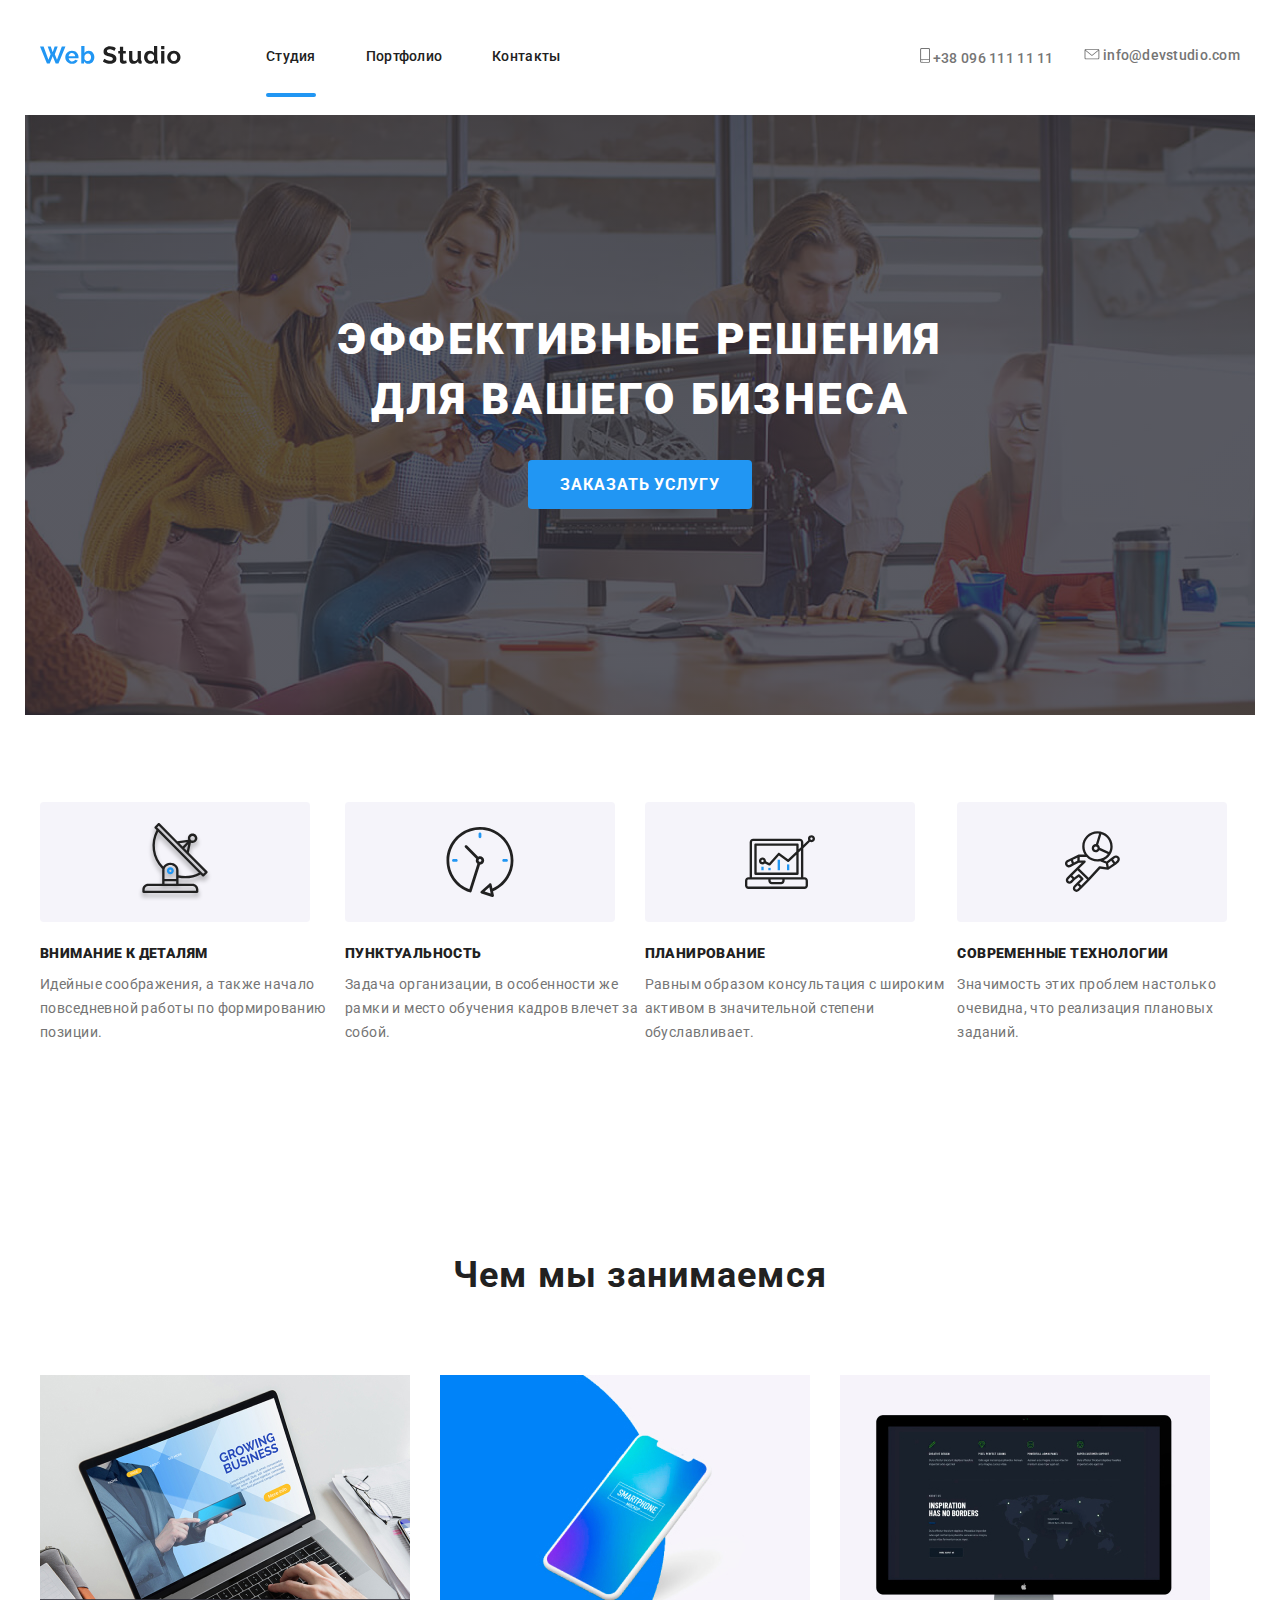
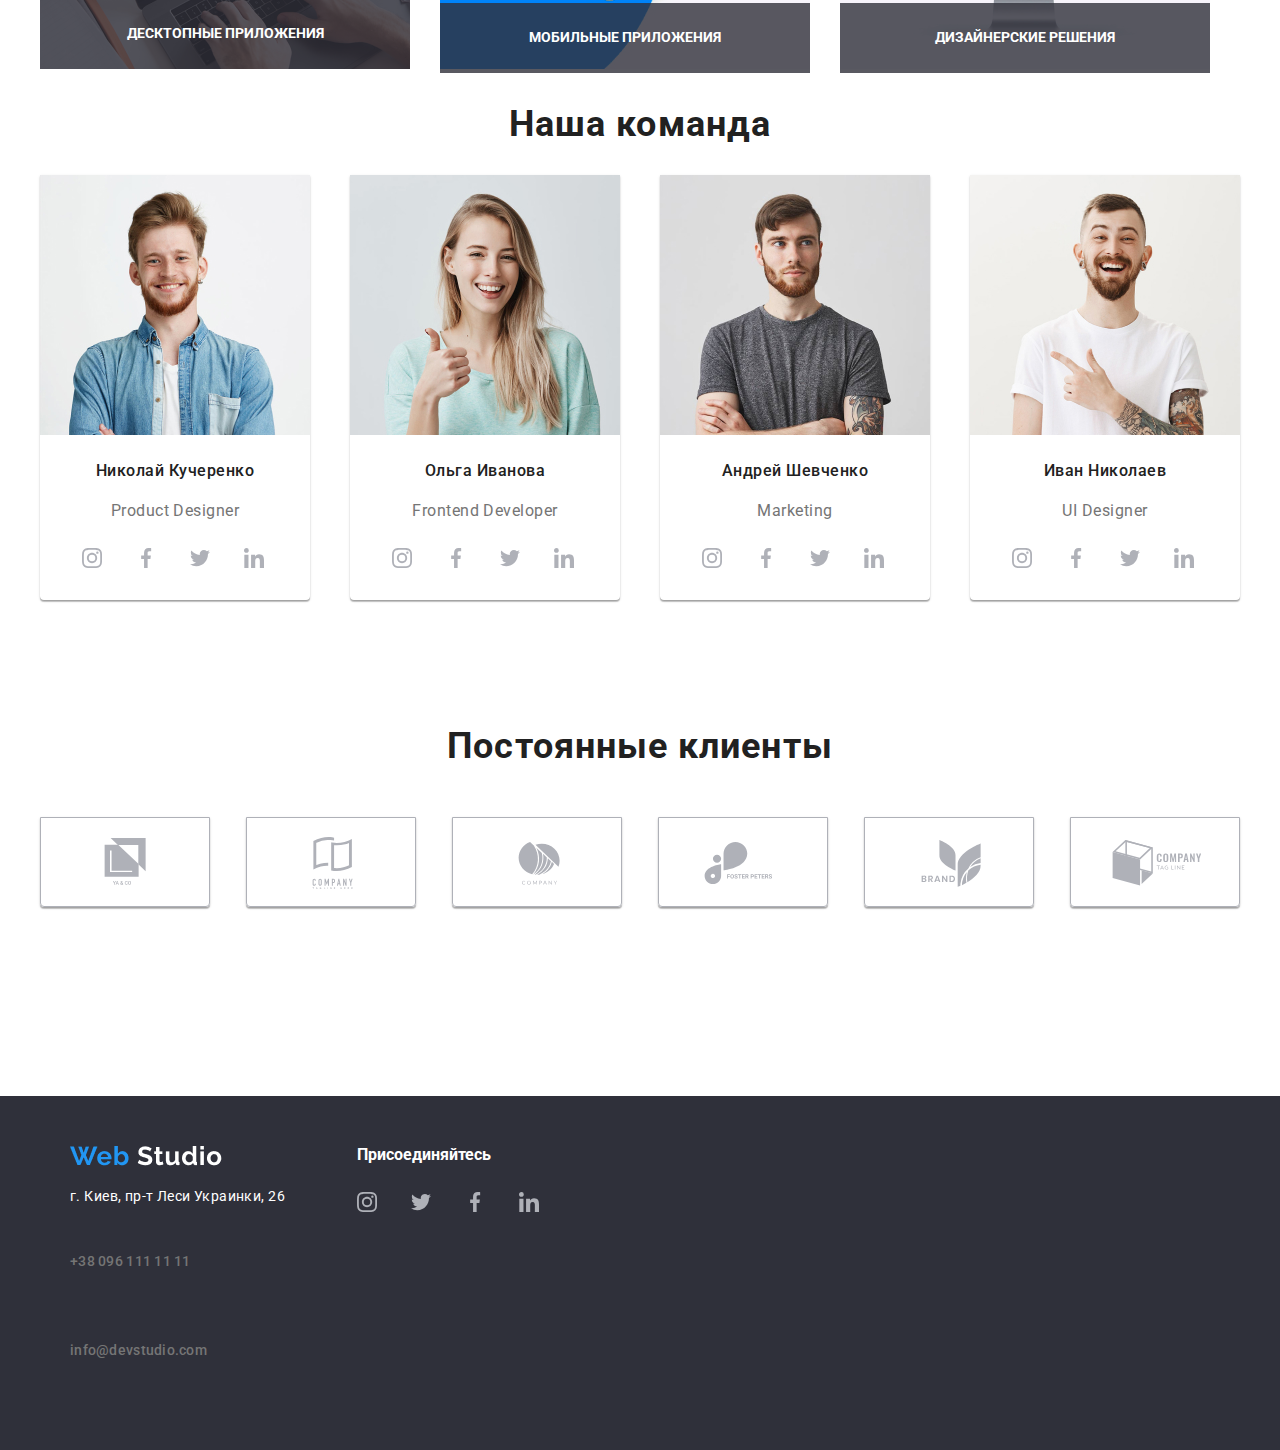
==== commit 13c1ae9c: "убрала бордер с кнопки" ====
--- a/index.html
+++ b/index.html
@@ -42,7 +42,7 @@
           <div class="site-nav-div">
             <ul class="site-nav">
               <li class="contact-list-item list">
-                <a class="contact-data" href="tel: ">
+                <a class="contact-data" href="tel:+38 096 111 11 11 ">
                   <svg width="10" height="14.94" class="contact-data-icon">
                     <use href="./images/sprite.svg#icon-smartphone"></use>
                   </svg>
--- a/CSS/styles.css
+++ b/CSS/styles.css
@@ -41,7 +41,9 @@
   margin-right: 50px;
   padding-top: 30px;
 }
-
+.nav-link {
+  color: #212121;
+}
 .site-nav .nav-link-item:last-child {
   margin-right: 0;
 }
@@ -168,6 +170,9 @@
   color: #2196f3;
 }
 .contact-data {
+  display: block;
+  padding-top: 32px;
+  padding-bottom: 32px;
   list-style: none;
   text-decoration: none;
   font-weight: 500;
@@ -175,6 +180,7 @@
   line-height: 1.14;
   letter-spacing: 0.02em;
   color: #757575;
+  transition: color 250ms cubic-bezier(0.4, 0, 0.2, 1);
 }
 .contact-data:hover,
 .contact-data:focus {
@@ -204,6 +210,7 @@
   color: #ffffff;
   text-transform: uppercase;
   letter-spacing: 0.06em;
+  border: none;
   }
 
   .button:hover,
@@ -356,9 +363,7 @@
   .image-wrapper{
     position: relative;
   }
-  .activity-subh-r {
-    display: block;
-  }
+
 
   .about-us-sect {
     list-style: none;
@@ -404,6 +409,9 @@
   text-align: center;
   letter-spacing: 0.03em;
   color: #212121;
+}
+.activity-wrapper {
+  position: relative;
 }
  .activity-list-item {
   list-style: none;
@@ -429,12 +437,13 @@
 /*.acivityy-wrapper {
   position: relative;
 }
-.activity-list-item-image {
-  display: block;
-}*/
+*/
+   .activity-list-item-image {
+    display: block;
+  }
 
 .activity-subh-r {
-  /*position: absolute;*/
+  position: absolute;
   bottom: 0;
   left: 0;
   width: 100%;
@@ -448,18 +457,17 @@
   text-transform: uppercase;
   color: #ffffff;
   background-color: rgba(47, 48, 58, 0.8);
-  
-}
-
-  .activity-subh-r {
+  }
+
+/*  .activity-subh-r {
 width: 370px;
 left: 215px;
 top: 1435px;
 background-color: rgba(47, 48, 58, 0.8);
 text-align: center;
 
-  }
- 
+  }*/
+
  .team-section-container {
     max-width: 1200px;
     justify-content: space-between;
@@ -657,7 +665,7 @@
   list-style: none;
   display: flex;
   justify-content: center;
-  margin-bottom: 95px;
+  /*margin-bottom: 95px;*/
   }
   .products-list:last-child {
     margin-right: 0;
@@ -708,10 +716,10 @@
     margin-right: 0;
   }
   .product-header {
-    padding-left: 20px;
+    margin-left: 24px;
   }
   .product-subheader {
-    padding-left: 20px;
+    margin-left: 20px;
   }
   /*.contacts-section {
    background-color: #2F303A;
@@ -925,4 +933,14 @@
 .product-text:focus {
   background: rgba(33, 150, 243, 0.9)
 }
-
+.product-link-headers {
+  /*padding-top: 20px;*/
+  padding-right: 0px;
+  padding-bottom: 20px;
+  padding-left: 0px;
+  border-right: 1px solid #eeeeee;
+  /*border-bottom: 1px solid #eeeeee;*/
+  border-left: 1px solid #eeeeee;
+}
+
+
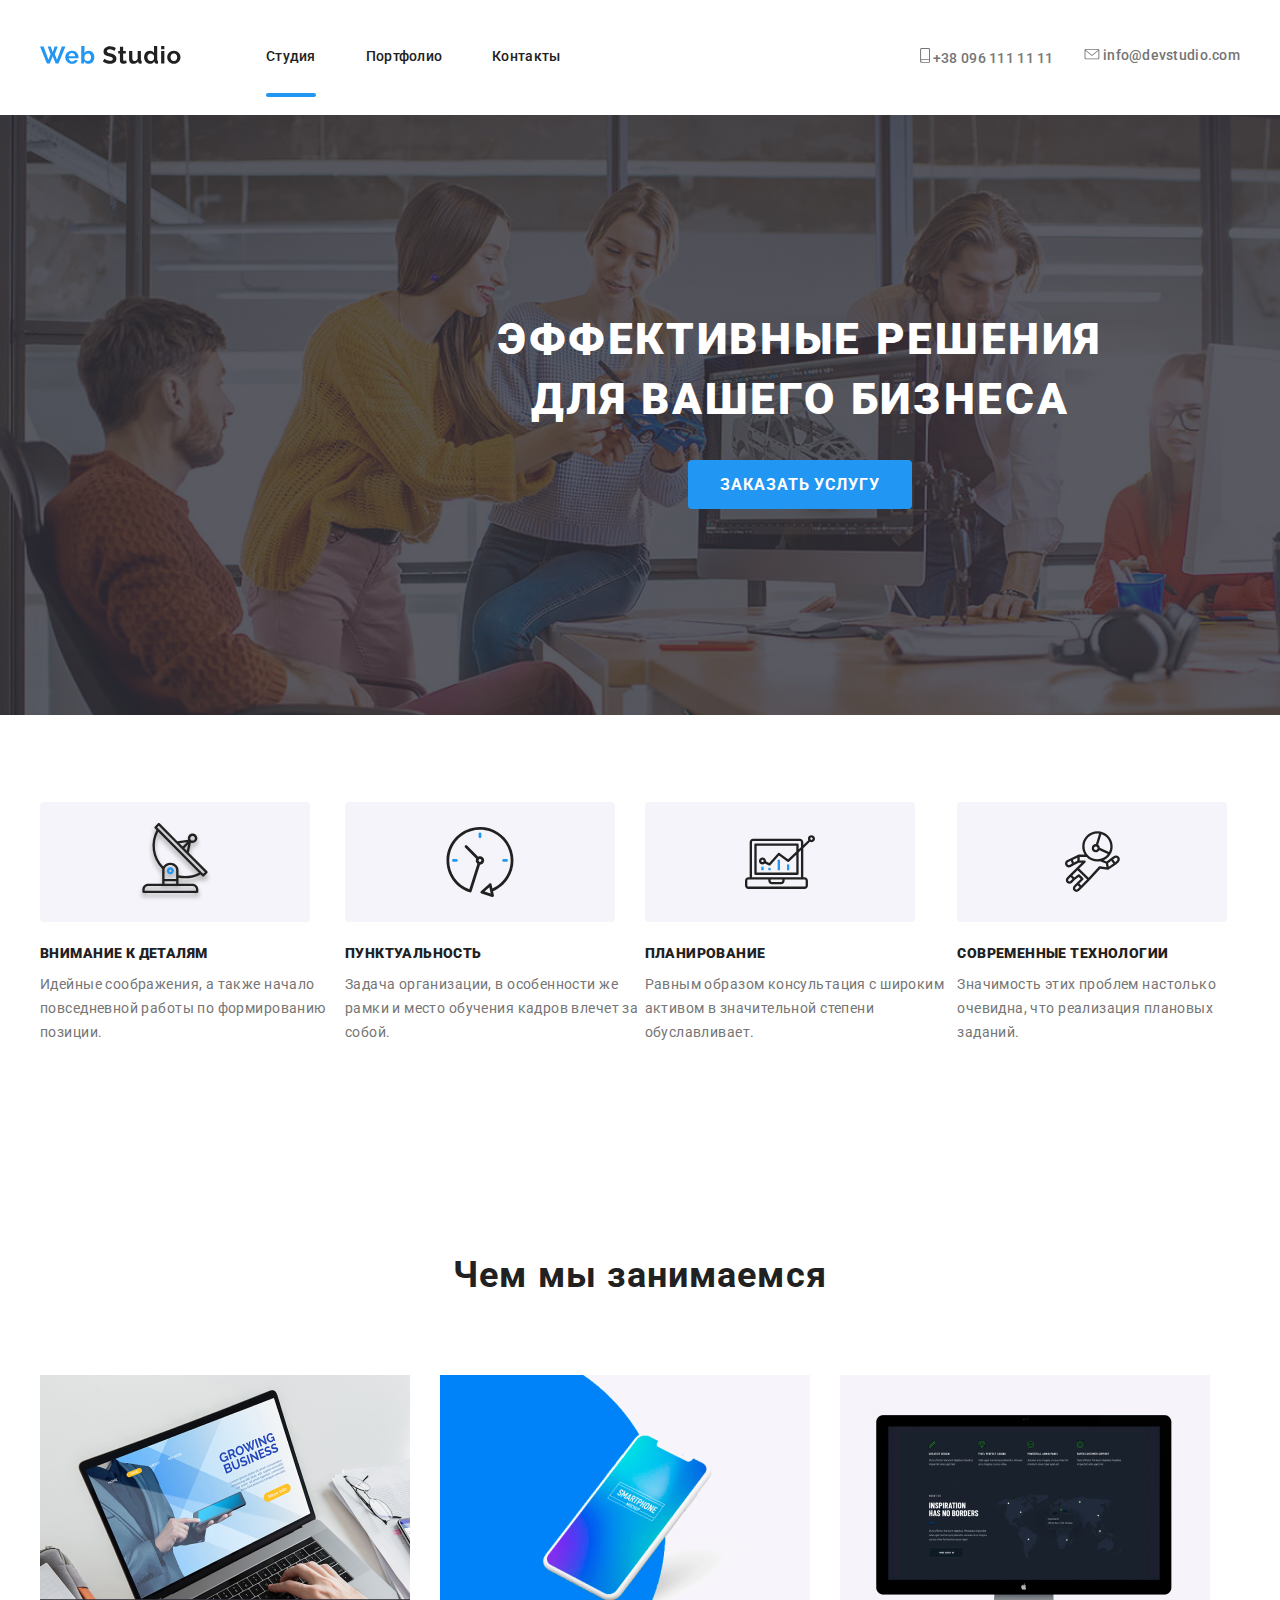
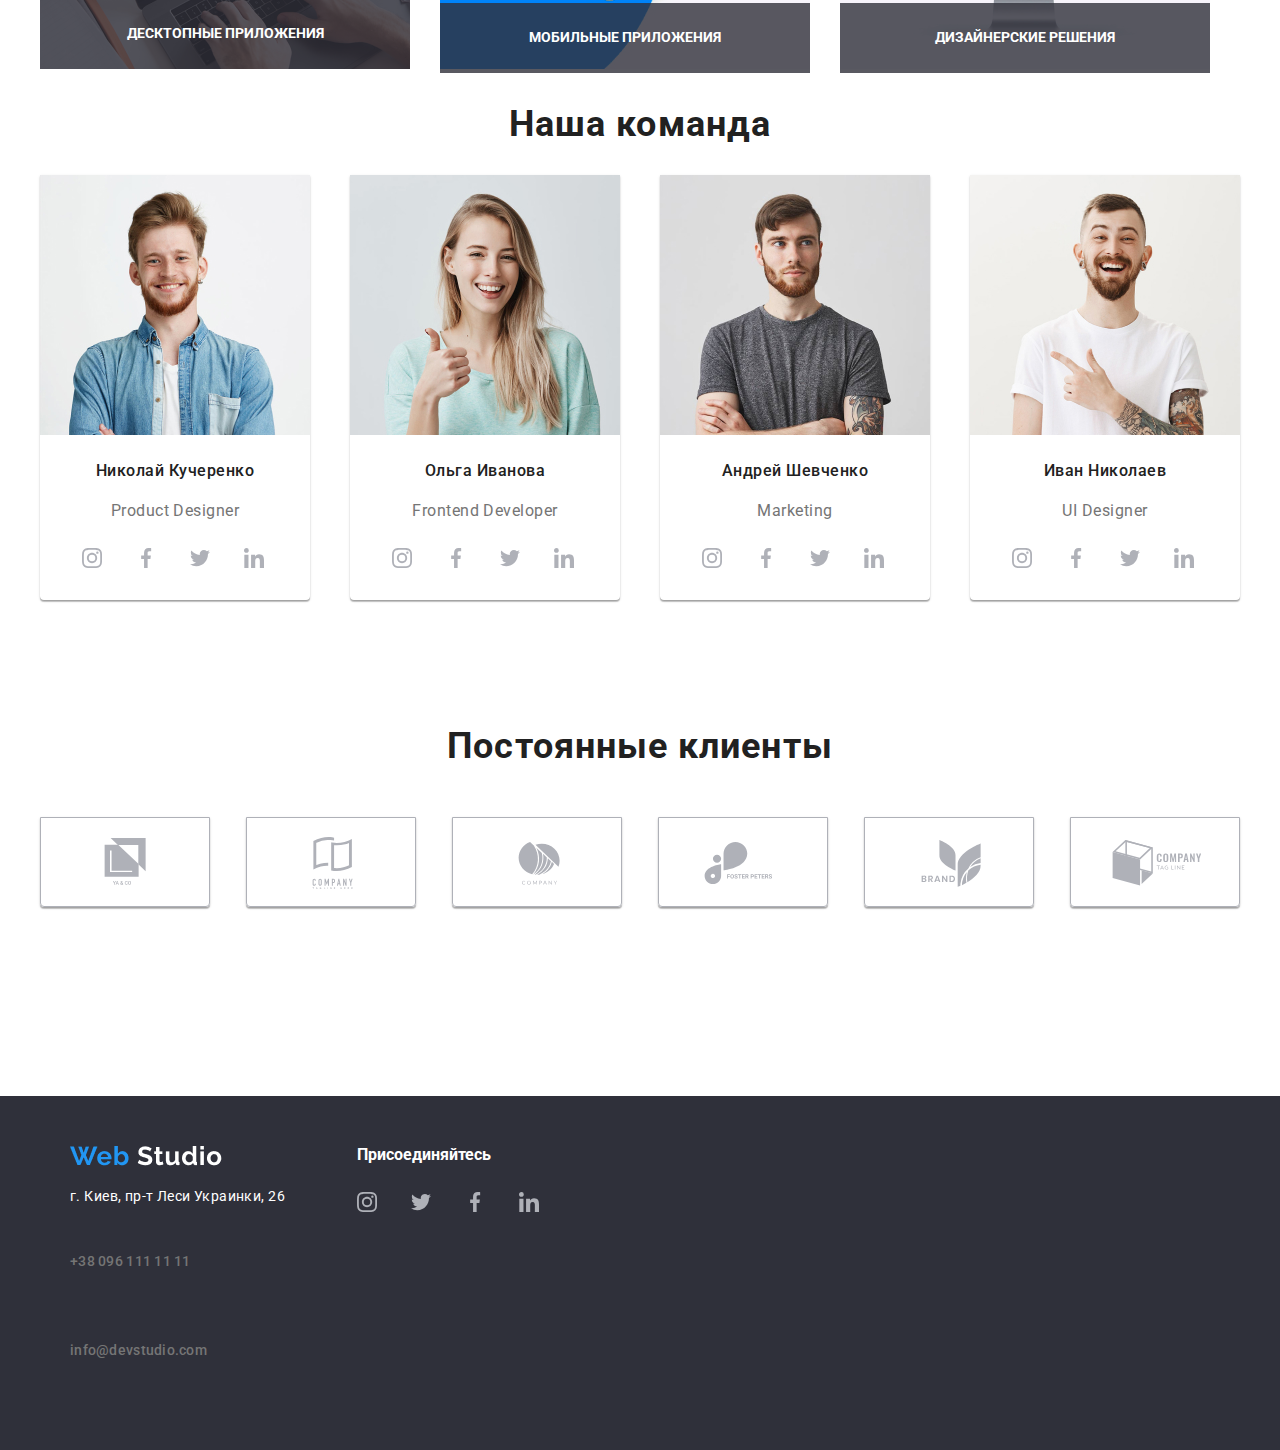
==== commit e12147e1: "Сделаны переходы" ====
--- a/index.html
+++ b/index.html
@@ -354,7 +354,7 @@
             </a>
           </li>
           <li class="client-icon border customers-list-item-link">
-            <a href="" aria-label="Клиент2">
+            <a class="clients-icon-link" href="" aria-label="Клиент2">
               <svg width="170" height="90" class="client-icon-svg">
                 <use href="./images/sprite.svg#icon-Client2"></use>
               </svg>
--- a/CSS/styles.css
+++ b/CSS/styles.css
@@ -92,6 +92,7 @@
   left: 0px;
   top: 80px;
   background-clip: border-box;
+
   }
 
 
@@ -197,8 +198,22 @@
 }
 .hero-section {
   text-align: center;
-  /*background-color: grey;*/
- }
+  background-image: linear-gradient(
+    to bottom, 
+     rgba(47, 48, 58, 0.8), 
+     rgba(47, 48, 58, 0.8) ), url(../images/header_image/Header_img.jpg); 
+  background-repeat: no-repeat;
+  background-origin: border-box;
+  background-size: auto;
+  background-position: center;
+  background-size: cover;
+  width: 1600px;
+  height: 600px;
+  left: 0px;
+  top: 80px;
+  background-clip: border-box; /*background-color: grey;*/
+   margin-left: auto;
+  margin-right: auto;}
 
   .button {
   display: inline-block;
@@ -537,6 +552,7 @@
     width: 44px;
     height: 44px;
     border-radius: 50%;
+    transition: background-color 250ms cubic-bezier(0.4, 0, 0.2, 1);
  }
   .social-link:hover,
   .social-link:focus {
@@ -597,6 +613,9 @@
   .clients-section {
    margin-bottom: 94px;
    }
+  .clients-icon-list {
+    transition: background-color 250ms cubic-bezier(0.4, 0, 0.2, 1);
+  }
 
   .clients-list {
     list-style: none;
@@ -616,6 +635,7 @@
 .client-icon .client-icon-svg {
    fill:#AFB1B8;
 }
+
 .client-icon:last-child {
   margin-right: 0px;
 }
@@ -631,7 +651,9 @@
 .customers-list-item-link:hover,
 .customers-list-item-link:focus {
   border-color: #2196f3;}
-
+.customers-list-item-link {
+  transition: background-color 250ms cubic-bezier(0.4, 0, 0.2, 1);
+}
 /*.client-icon:hover, 
 .client-icon-svg {
   fill:  #2196f3}*/
@@ -789,7 +811,8 @@
     align-items: center;
     width: 44px;
     height: 44px;
-    border-radius: 50%;}
+    border-radius: 50%;
+  transition: background-color 250ms cubic-bezier(0.4, 0, 0.2, 1);}
 
   .contacts-sec {
    background-color: #2F303A;
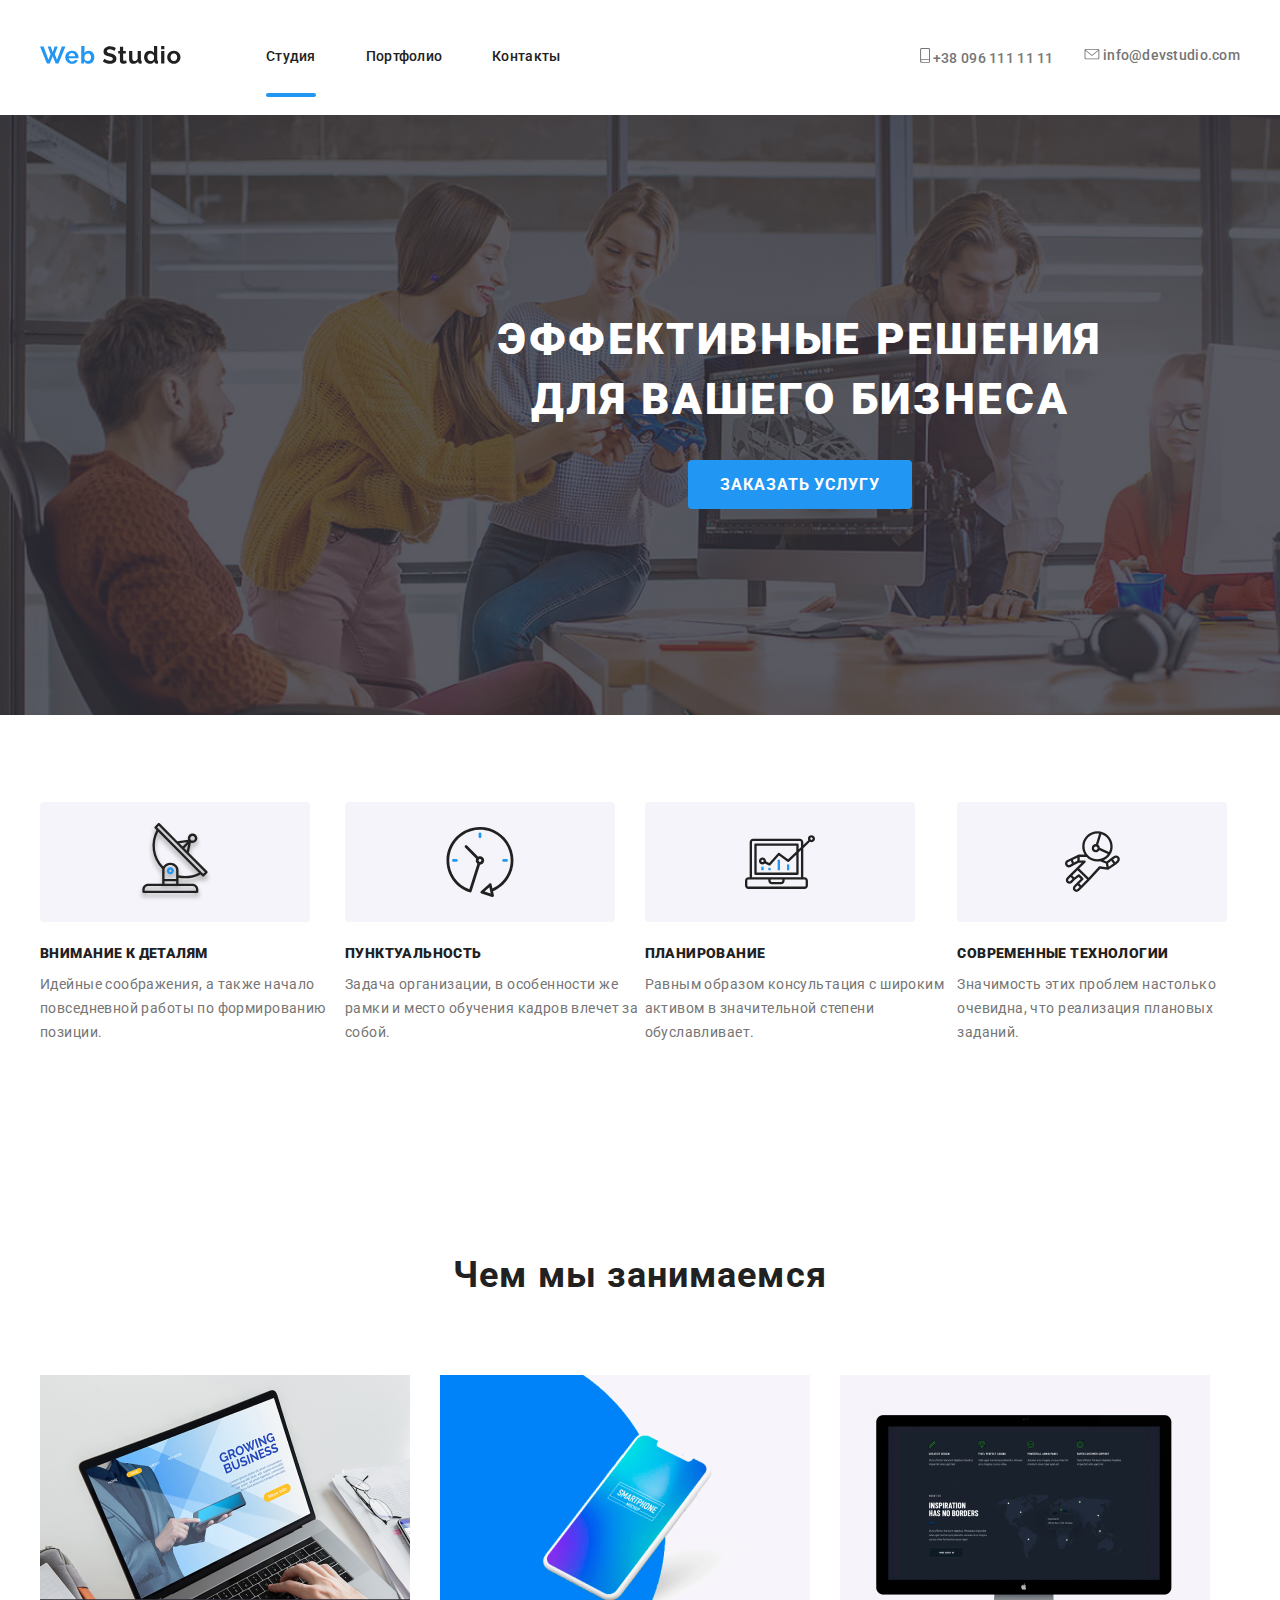
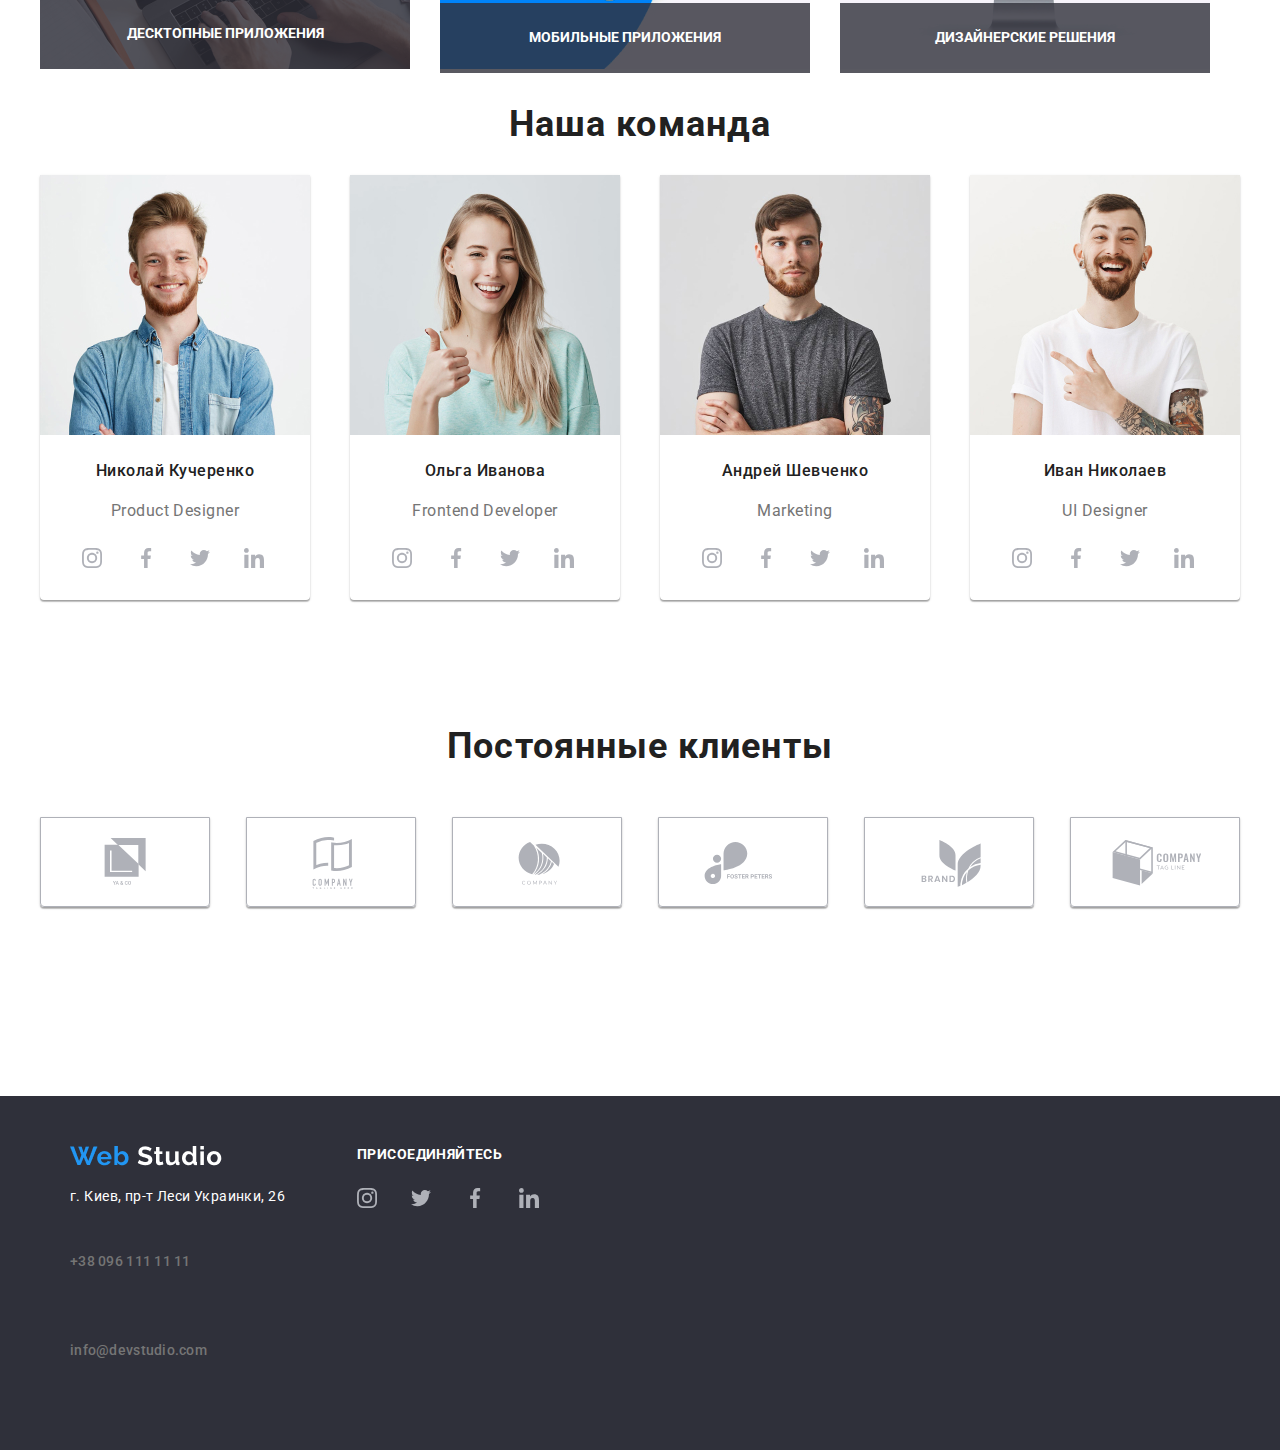
==== commit 636ad093: "transition на fill" ====
--- a/index.html
+++ b/index.html
@@ -42,7 +42,7 @@
           <div class="site-nav-div">
             <ul class="site-nav">
               <li class="contact-list-item list">
-                <a class="contact-data" href="tel:+38 096 111 11 11 ">
+                <a class="contact-data" href=" ">
                   <svg width="10" height="14.94" class="contact-data-icon">
                     <use href="./images/sprite.svg#icon-smartphone"></use>
                   </svg>
--- a/CSS/styles.css
+++ b/CSS/styles.css
@@ -184,12 +184,12 @@
   transition: color 250ms cubic-bezier(0.4, 0, 0.2, 1);
 }
 .contact-data:hover,
+.contact-data .contact-data-icon:focus {
+  fill: #2196f3;
+}
+.contact-data:hover,
 .contact-data:focus {
-  color: #2196f3;
-}
-.contact-data-icon:hover,
-.contact-data-icon:focus {
-  fill: #2196f3;
+ color: #2196f3;
 }
 
 .list {
@@ -553,7 +553,10 @@
     height: 44px;
     border-radius: 50%;
     transition: background-color 250ms cubic-bezier(0.4, 0, 0.2, 1);
- }
+    
+ }
+ .social-list_link-item {
+transition: fill 250ms cubic-bezier(0.4, 0, 0.2, 1);}
   .social-link:hover,
   .social-link:focus {
   color: #2196f3
@@ -571,10 +574,12 @@
   
 .social-list_link-item {
   fill: #afb1b8;
+
 }
 .social-list_link-item:hover, 
 .social-list_link-item-svg {
   fill: white;
+    transition: fill 250ms cubic-bezier(0.4, 0, 0.2, 1);
 }
 .social-list_link-item:hover .social-list_link-item-svg {
   fill: #2196F3;
@@ -738,10 +743,10 @@
     margin-right: 0;
   }
   .product-header {
-    margin-left: 24px;
+    padding-left: 24px;
   }
   .product-subheader {
-    margin-left: 20px;
+    padding-left: 24px;
   }
   /*.contacts-section {
    background-color: #2F303A;
@@ -857,9 +862,19 @@
   padding-bottom: 9px;
   }
   .join-text {
-    color: white;
-    font-weight: bold;
     padding-left: 12px;
+width: 145px;
+height: 16px;
+left: 515px;
+top: 2743px;
+font-family: Roboto;
+font-style: normal;
+font-weight: bold;
+font-size: 14px;
+line-height: 16px;
+letter-spacing: 0.03em;
+text-transform: uppercase;
+color: #FFFFFF;
   }
   
   .pro-button:hover,
